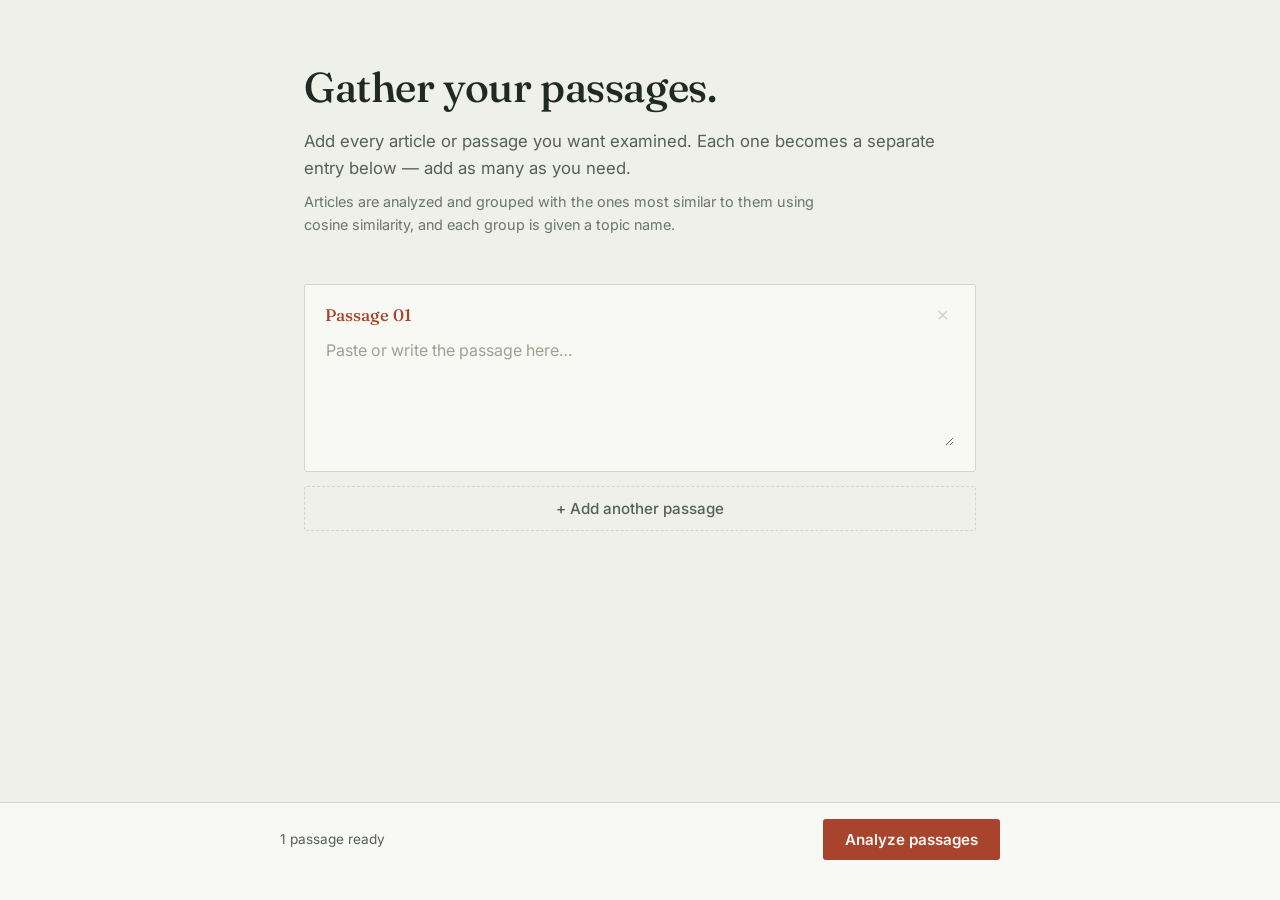
==== Frontend/index.html @ 6aebd1d9 "separate frontend and backend into separate directory ensure that api server and webserver are compl" ====
<!DOCTYPE html>
<html lang="en">
<head>
<meta charset="UTF-8" />
<meta name="viewport" content="width=device-width, initial-scale=1.0" />
<title>Corpus — group passages by topic</title>
<link rel="preconnect" href="https://fonts.googleapis.com">
<link rel="preconnect" href="https://fonts.gstatic.com" crossorigin>
<link href="https://fonts.googleapis.com/css2?family=Fraunces:opsz,wght@9..144,400;9..144,500;9..144,600&family=Inter:wght@400;500;600&display=swap" rel="stylesheet">
<link rel="stylesheet" href="styles.css">

</head>
<body>

<div class="page">
  <header class="intro">
    <h1>Gather your passages.</h1>
    <p>Add every article or passage you want examined. Each one becomes a separate entry below — add as many as you need.</p>
    <p class="fine">Articles are analyzed and grouped with the ones most similar to them using cosine similarity, and each group is given a topic name.</p>
  </header>

  <main>
    <div id="entries"></div>
    <button id="addBtn" class="add-btn" type="button">+ Add another passage</button>
  </main>

  <div id="results" class="results" hidden></div>
</div>

<div class="toolbar">
  <div class="toolbar-inner">
    <span id="count" class="count">1 passage ready</span>
    <button id="submitBtn" class="submit-btn" type="button">Analyze passages</button>
  </div>
  <p id="status" class="status" role="status" aria-live="polite"></p>
</div>

<script src="script.js"></script>
</body>
</html>
---- Frontend/styles.css ----
:root{
  --paper: #EEF0E9;
  --paper-raised: #F8F9F4;
  --ink: #1F2A24;
  --ink-soft: #55605A;
  --line: #D2D6C8;
  --brick: #A8432E;
  --brick-dark: #8B3423;
  --moss: #5E7259;
  --moss-pale: #E4EADD;
  --radius: 3px;
}

* { box-sizing: border-box; }

@media (prefers-reduced-motion: reduce) {
  * { animation: none !important; transition: none !important; }
}

html, body {
  margin: 0;
  background: var(--paper);
  color: var(--ink);
  font-family: 'Inter', sans-serif;
  -webkit-font-smoothing: antialiased;
}

.page {
  max-width: 720px;
  margin: 0 auto;
  padding: 64px 24px 160px;
}

.intro h1 {
  font-family: 'Fraunces', serif;
  font-optical-sizing: auto;
  font-weight: 500;
  font-size: clamp(2rem, 4vw, 2.6rem);
  line-height: 1.15;
  margin: 0 0 16px;
  letter-spacing: -0.01em;
}

.intro p {
  font-size: 1.05rem;
  line-height: 1.6;
  color: var(--ink-soft);
  max-width: 58ch;
  margin: 0 0 8px;
}

.intro .fine {
  font-size: 0.9rem;
  color: var(--ink-soft);
  opacity: 0.85;
}

main { margin-top: 48px; }

.entry {
  background: var(--paper-raised);
  border: 1px solid var(--line);
  border-radius: var(--radius);
  padding: 18px 20px 20px;
  margin-bottom: 14px;
}

.entry-head {
  display: flex;
  align-items: center;
  justify-content: space-between;
  margin-bottom: 10px;
}

.entry-num {
  font-family: 'Fraunces', serif;
  font-weight: 500;
  font-size: 1.05rem;
  color: var(--brick);
}

.remove-btn {
  background: none;
  border: none;
  color: var(--ink-soft);
  font-size: 1.3rem;
  line-height: 1;
  cursor: pointer;
  padding: 2px 6px;
  border-radius: var(--radius);
}
.remove-btn:hover { color: var(--brick); background: var(--moss-pale); }
.remove-btn:disabled { opacity: 0.25; cursor: not-allowed; }
.remove-btn:disabled:hover { background: none; color: var(--ink-soft); }

textarea {
  width: 100%;
  min-height: 110px;
  resize: vertical;
  border: 1px solid transparent;
  background: transparent;
  font-family: 'Inter', sans-serif;
  font-size: 1rem;
  line-height: 1.55;
  color: var(--ink);
  padding: 0;
}
textarea::placeholder { color: #9AA294; }
textarea:focus {
  outline: none;
}
.entry:focus-within {
  border-color: var(--brick);
}

.add-btn {
  display: inline-flex;
  align-items: center;
  gap: 8px;
  background: none;
  border: 1px dashed var(--line);
  color: var(--ink-soft);
  font-family: 'Inter', sans-serif;
  font-size: 0.95rem;
  font-weight: 500;
  padding: 12px 18px;
  border-radius: var(--radius);
  cursor: pointer;
  width: 100%;
  justify-content: center;
}
.add-btn:hover {
  border-color: var(--moss);
  color: var(--moss);
  background: var(--moss-pale);
}

:focus-visible {
  outline: 2px solid var(--brick);
  outline-offset: 2px;
}

/* Results */
.results { margin-top: 56px; }
.results-title {
  font-family: 'Fraunces', serif;
  font-weight: 500;
  font-size: 1.4rem;
  margin: 0 0 4px;
}
.results-sub {
  color: var(--ink-soft);
  font-size: 0.95rem;
  margin: 0 0 28px;
}
.group {
  padding: 20px 0;
  border-top: 1px solid var(--line);
}
.group:last-child { border-bottom: 1px solid var(--line); }
.group-topic {
  font-family: 'Fraunces', serif;
  font-weight: 500;
  font-size: 1.15rem;
  color: var(--brick-dark);
  margin: 0 0 10px;
}
.group ul {
  margin: 0;
  padding: 0;
  list-style: none;
}
.group li {
  font-size: 0.95rem;
  line-height: 1.55;
  color: var(--ink);
  padding: 8px 0;
  border-top: 1px solid #E4E6DA;
}
.group li:first-child { border-top: none; }

.error-box {
  border: 1px solid var(--brick);
  background: #FBEEEA;
  color: var(--brick-dark);
  padding: 16px 18px;
  border-radius: var(--radius);
  font-size: 0.95rem;
  line-height: 1.5;
}
.error-box strong { display: block; margin-bottom: 4px; }

/* Toolbar */
.toolbar {
  position: fixed;
  left: 0;
  right: 0;
  bottom: 0;
  background: var(--paper-raised);
  border-top: 1px solid var(--line);
  padding: 16px 24px;
}
.toolbar-inner {
  max-width: 720px;
  margin: 0 auto;
  display: flex;
  align-items: center;
  justify-content: space-between;
  gap: 16px;
  flex-wrap: wrap;
}

.count {
  font-size: 0.85rem;
  color: var(--ink-soft);
  white-space: nowrap;
}

.submit-btn {
  background: var(--brick);
  color: #FBF8F2;
  border: none;
  font-family: 'Inter', sans-serif;
  font-weight: 600;
  font-size: 0.95rem;
  padding: 11px 22px;
  border-radius: var(--radius);
  cursor: pointer;
  white-space: nowrap;
}
.submit-btn:hover { background: var(--brick-dark); }
.submit-btn:disabled {
  background: #C7CBBC;
  cursor: not-allowed;
}

.status {
  max-width: 720px;
  margin: 8px auto 0;
  font-size: 0.85rem;
  color: var(--ink-soft);
  min-height: 1.2em;
}
.status.is-error { color: var(--brick); }
.status.is-success { color: var(--moss); }

@media (max-width: 520px) {
  .page { padding: 40px 16px 180px; }
  .toolbar-inner { flex-direction: column; align-items: stretch; }
  .submit-btn { width: 100%; }
}

.similarity-table {
  width: 100%;
  border-collapse: collapse;
  font-family: monospace, sans-serif;
  margin-top: 1rem;
}

.similarity-table th, 
.similarity-table td {
  border: 1px solid #e0e0e0;
  padding: 8px 12px;
  text-align: center;
}

.similarity-table th {
  background-color: #f5f5f5;
  font-weight: bold;
}

.similarity-table tr:nth-child(even) {
  background-color: #fafafa;
}

/* Highlight diagonal self-similarity (1.000) */
.similarity-table td.self-match {
  background-color: #e2f0d9;
  font-weight: bold;
}
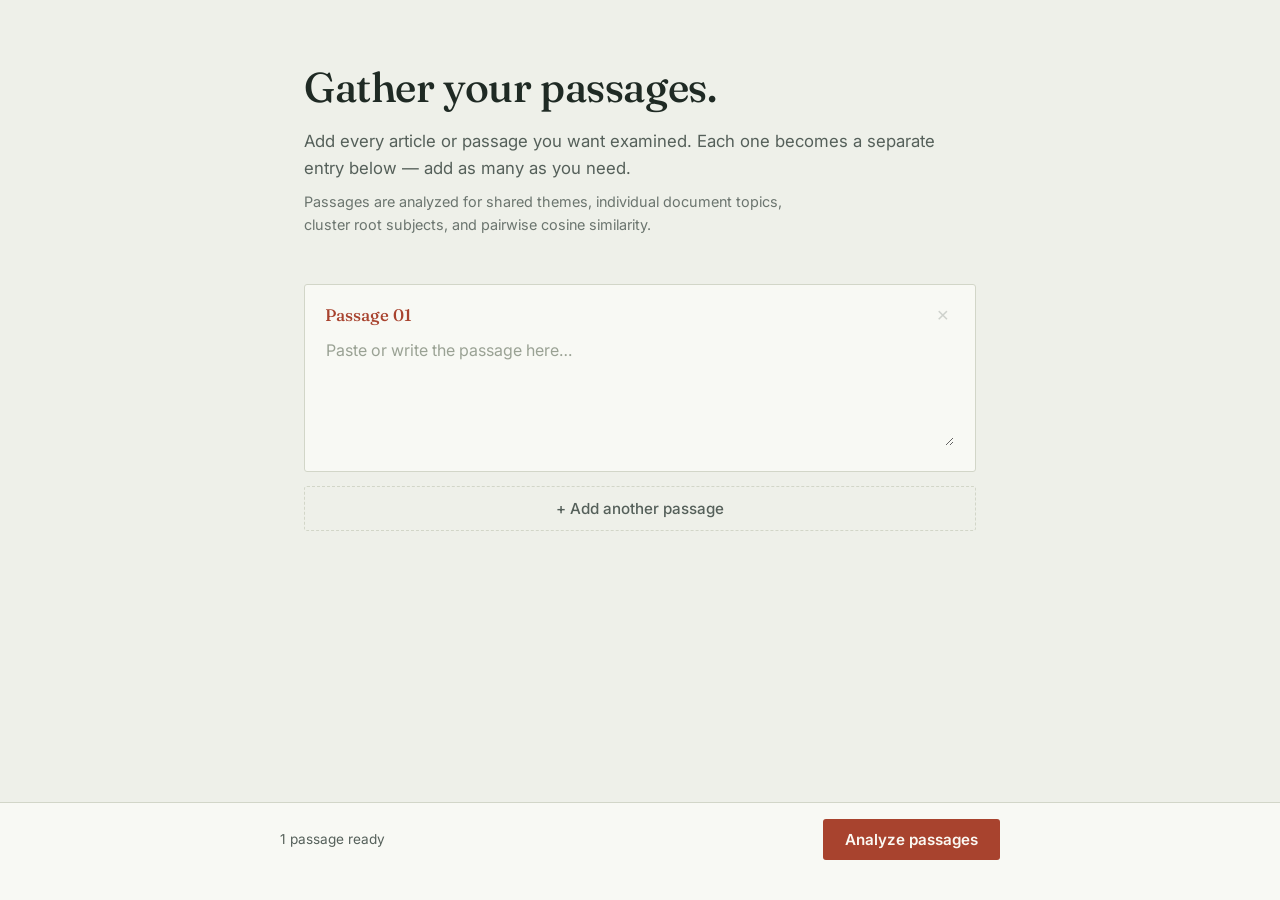
==== commit d75022d2: "remove topic c;uster due to multithreading error fix all bugs which prevented code from running" ====
--- a/Frontend/index.html
+++ b/Frontend/index.html
@@ -3,7 +3,7 @@
 <head>
 <meta charset="UTF-8" />
 <meta name="viewport" content="width=device-width, initial-scale=1.0" />
-<title>Corpus — group passages by topic</title>
+<title>Corpus — analyze passage topics & similarity</title>
 <link rel="preconnect" href="https://fonts.googleapis.com">
 <link rel="preconnect" href="https://fonts.gstatic.com" crossorigin>
 <link href="https://fonts.googleapis.com/css2?family=Fraunces:opsz,wght@9..144,400;9..144,500;9..144,600&family=Inter:wght@400;500;600&display=swap" rel="stylesheet">
@@ -16,7 +16,7 @@
   <header class="intro">
     <h1>Gather your passages.</h1>
     <p>Add every article or passage you want examined. Each one becomes a separate entry below — add as many as you need.</p>
-    <p class="fine">Articles are analyzed and grouped with the ones most similar to them using cosine similarity, and each group is given a topic name.</p>
+    <p class="fine">Passages are analyzed for shared themes, individual document topics, cluster root subjects, and pairwise cosine similarity.</p>
   </header>
 
   <main>
@@ -37,4 +37,4 @@
 
 <script src="script.js"></script>
 </body>
-</html>
+</html>
